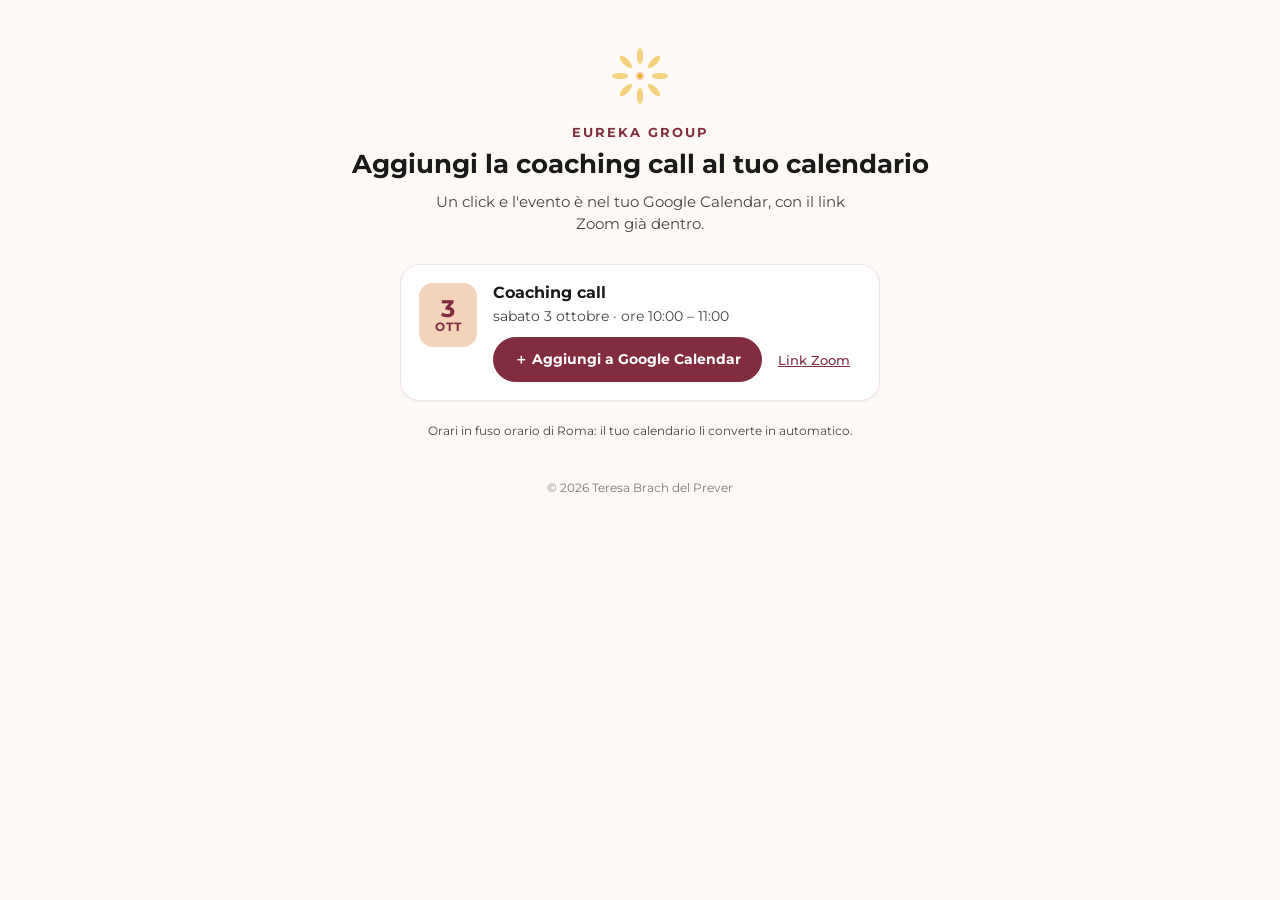
==== calendario-eureka-group/index.html @ 90e77f01 "Aggiunge la pagina 'Aggiungi al calendario' per la coaching call Eureka Group Co-Authored-By: Claude" ====
<!DOCTYPE html>
<html lang="it">
<head>
<meta charset="UTF-8"/>
<meta name="viewport" content="width=device-width, initial-scale=1.0"/>
<title>Eureka Group · Aggiungi al calendario</title>
<meta name="description" content="Aggiungi con un click la coaching call al tuo Google Calendar."/>
<meta name="robots" content="noindex"/>
<link rel="icon" href="data:image/svg+xml,%3Csvg xmlns='http://www.w3.org/2000/svg' viewBox='0 0 90 90'%3E%3Cg transform='translate(45,45)'%3E%3Cellipse cx='0' cy='-32' rx='5' ry='13' fill='%23EEAF1B' opacity='0.55' transform='rotate(0)'/%3E%3Cellipse cx='0' cy='-32' rx='5' ry='13' fill='%23EEAF1B' opacity='0.55' transform='rotate(45)'/%3E%3Cellipse cx='0' cy='-32' rx='5' ry='13' fill='%23EEAF1B' opacity='0.55' transform='rotate(90)'/%3E%3Cellipse cx='0' cy='-32' rx='5' ry='13' fill='%23EEAF1B' opacity='0.55' transform='rotate(135)'/%3E%3Cellipse cx='0' cy='-32' rx='5' ry='13' fill='%23EEAF1B' opacity='0.55' transform='rotate(180)'/%3E%3Cellipse cx='0' cy='-32' rx='5' ry='13' fill='%23EEAF1B' opacity='0.55' transform='rotate(225)'/%3E%3Cellipse cx='0' cy='-32' rx='5' ry='13' fill='%23EEAF1B' opacity='0.55' transform='rotate(270)'/%3E%3Cellipse cx='0' cy='-32' rx='5' ry='13' fill='%23EEAF1B' opacity='0.55' transform='rotate(315)'/%3E%3Ccircle cx='0' cy='0' r='7' fill='%23F4D3B8'/%3E%3Ccircle cx='0' cy='0' r='4' fill='%23EEAF1B'/%3E%3C/g%3E%3C/svg%3E"/>
<link rel="preconnect" href="https://fonts.googleapis.com">
<link rel="preconnect" href="https://fonts.gstatic.com" crossorigin>
<link href="https://fonts.googleapis.com/css2?family=Montserrat:wght@400;500;700&display=swap" rel="stylesheet">
<style>
  :root {
    --gold: #EEAF1B;
    --peach: #F4D3B8;
    --amaranth: #822C40;
    --amaranth-dark: #5a1e2b;
    --cream: #FDFAF5;
    --white: #ffffff;
    --text-dark: #1a1a1a;
    --text-mid: #444;
  }
  * { margin: 0; padding: 0; box-sizing: border-box; }
  body {
    font-family: 'Montserrat', sans-serif;
    background: var(--cream);
    color: var(--text-dark);
    min-height: 100vh;
    display: flex;
    flex-direction: column;
    align-items: center;
    padding: 48px 16px;
  }
  .bloom { margin-bottom: 16px; }
  .eyebrow {
    font-weight: 700;
    letter-spacing: 2px;
    font-size: 13px;
    text-transform: uppercase;
    color: var(--amaranth);
    margin-bottom: 8px;
    text-align: center;
  }
  h1 {
    font-size: 26px;
    font-weight: 700;
    text-align: center;
    margin-bottom: 10px;
    line-height: 1.25;
  }
  .lead {
    font-size: 15px;
    color: var(--text-mid);
    text-align: center;
    max-width: 420px;
    margin-bottom: 28px;
    line-height: 1.5;
  }
  .wrap { width: 100%; max-width: 480px; display: flex; flex-direction: column; gap: 16px; }
  .btn {
    display: inline-flex;
    align-items: center;
    justify-content: center;
    gap: 8px;
    background: var(--amaranth);
    color: var(--white);
    border: 1px solid var(--amaranth);
    border-radius: 100px;
    padding: 12px 20px;
    text-decoration: none;
    font-weight: 700;
    font-size: 14px;
    text-align: center;
    transition: transform .15s ease, box-shadow .15s ease, background .15s ease;
  }
  .btn:hover { background: var(--amaranth-dark); transform: translateY(-2px); box-shadow: 0 6px 16px rgba(130,44,64,.18); }
  .btn.all { padding: 18px 24px; font-size: 16px; }
  .lesson {
    display: flex;
    gap: 16px;
    background: var(--white);
    border: 1px solid rgba(130,44,64,.12);
    border-radius: 20px;
    padding: 18px;
    box-shadow: 0 1px 3px rgba(130,44,64,.06);
  }
  .lesson-date {
    flex: none;
    width: 58px;
    height: 64px;
    border-radius: 14px;
    background: var(--peach);
    color: var(--amaranth);
    display: flex;
    flex-direction: column;
    align-items: center;
    justify-content: center;
    line-height: 1.05;
  }
  .lesson-date .day { font-size: 24px; font-weight: 700; }
  .lesson-date .month { font-size: 12px; font-weight: 700; text-transform: uppercase; letter-spacing: 1px; }
  .lesson-body { min-width: 0; flex: 1; }
  .lesson h2 { font-size: 16px; font-weight: 700; line-height: 1.3; }
  .when { font-size: 14px; color: var(--text-mid); margin: 4px 0 12px; }
  .actions { display: flex; flex-wrap: wrap; align-items: center; gap: 10px 16px; }
  .zoom { font-size: 13px; font-weight: 500; color: var(--amaranth); }
  .note {
    font-size: 12px;
    color: var(--text-mid);
    text-align: center;
    line-height: 1.6;
    margin-top: 4px;
  }
  .note a { color: var(--amaranth); }
  @media (hover: none) and (pointer: coarse) { .desktop-only { display: none; } }
  footer { margin-top: 40px; font-size: 12px; color: var(--text-mid); opacity: .7; }
  @media (max-width: 380px) {
    .lesson { padding: 14px; gap: 12px; }
    .lesson-date { width: 50px; height: 58px; }
  }
</style>
</head>
<body>

  <div class="bloom">
    <svg width="56" height="56" viewBox="0 0 90 90" xmlns="http://www.w3.org/2000/svg" aria-hidden="true">
      <g transform="translate(45,45)">
        <ellipse cx="0" cy="-32" rx="5" ry="13" fill="#EEAF1B" opacity="0.55" transform="rotate(0)"/>
        <ellipse cx="0" cy="-32" rx="5" ry="13" fill="#EEAF1B" opacity="0.55" transform="rotate(45)"/>
        <ellipse cx="0" cy="-32" rx="5" ry="13" fill="#EEAF1B" opacity="0.55" transform="rotate(90)"/>
        <ellipse cx="0" cy="-32" rx="5" ry="13" fill="#EEAF1B" opacity="0.55" transform="rotate(135)"/>
        <ellipse cx="0" cy="-32" rx="5" ry="13" fill="#EEAF1B" opacity="0.55" transform="rotate(180)"/>
        <ellipse cx="0" cy="-32" rx="5" ry="13" fill="#EEAF1B" opacity="0.55" transform="rotate(225)"/>
        <ellipse cx="0" cy="-32" rx="5" ry="13" fill="#EEAF1B" opacity="0.55" transform="rotate(270)"/>
        <ellipse cx="0" cy="-32" rx="5" ry="13" fill="#EEAF1B" opacity="0.55" transform="rotate(315)"/>
        <circle cx="0" cy="0" r="7" fill="#F4D3B8"/>
        <circle cx="0" cy="0" r="4" fill="#EEAF1B"/>
      </g>
    </svg>
  </div>

  <div class="eyebrow">Eureka Group</div>
  <h1>Aggiungi la coaching call al tuo calendario</h1>
  <p class="lead">Un click e l'evento è nel tuo Google Calendar, con il link Zoom già dentro.</p>

  <main class="wrap">
    <article class="lesson">
      <div class="lesson-date"><span class="day">3</span><span class="month">ott</span></div>
      <div class="lesson-body">
        <h2>Coaching call</h2>
        <p class="when">sabato 3 ottobre · ore 10:00 – 11:00</p>
        <div class="actions">
          <a class="btn" href="https://calendar.google.com/calendar/render?action=TEMPLATE&amp;text=Eureka%20Group%20%C2%B7%20Coaching%20call&amp;dates=20261003T100000/20261003T110000&amp;ctz=Europe/Rome&amp;details=Eureka%20Group%0ACoaching%20call%0A%0AEntra%20su%20Zoom%3A%20https%3A//us06web.zoom.us/j/82769397080%3Fpwd%3DT7pzz9oqOGNkiw1EFnglV6clEWTeP6.1&amp;location=https%3A%2F%2Fus06web.zoom.us%2Fj%2F82769397080%3Fpwd%3DT7pzz9oqOGNkiw1EFnglV6clEWTeP6.1" target="_blank" rel="noopener">＋ Aggiungi a Google Calendar</a>
          <a class="zoom" href="https://us06web.zoom.us/j/82769397080?pwd=T7pzz9oqOGNkiw1EFnglV6clEWTeP6.1" target="_blank" rel="noopener">Link Zoom</a>
        </div>
      </div>
    </article>

    <p class="note">
      Orari in fuso orario di Roma: il tuo calendario li converte in automatico.
    </p>
  </main>

  <footer>© 2026 Teresa Brach del Prever</footer>


</body>
</html>
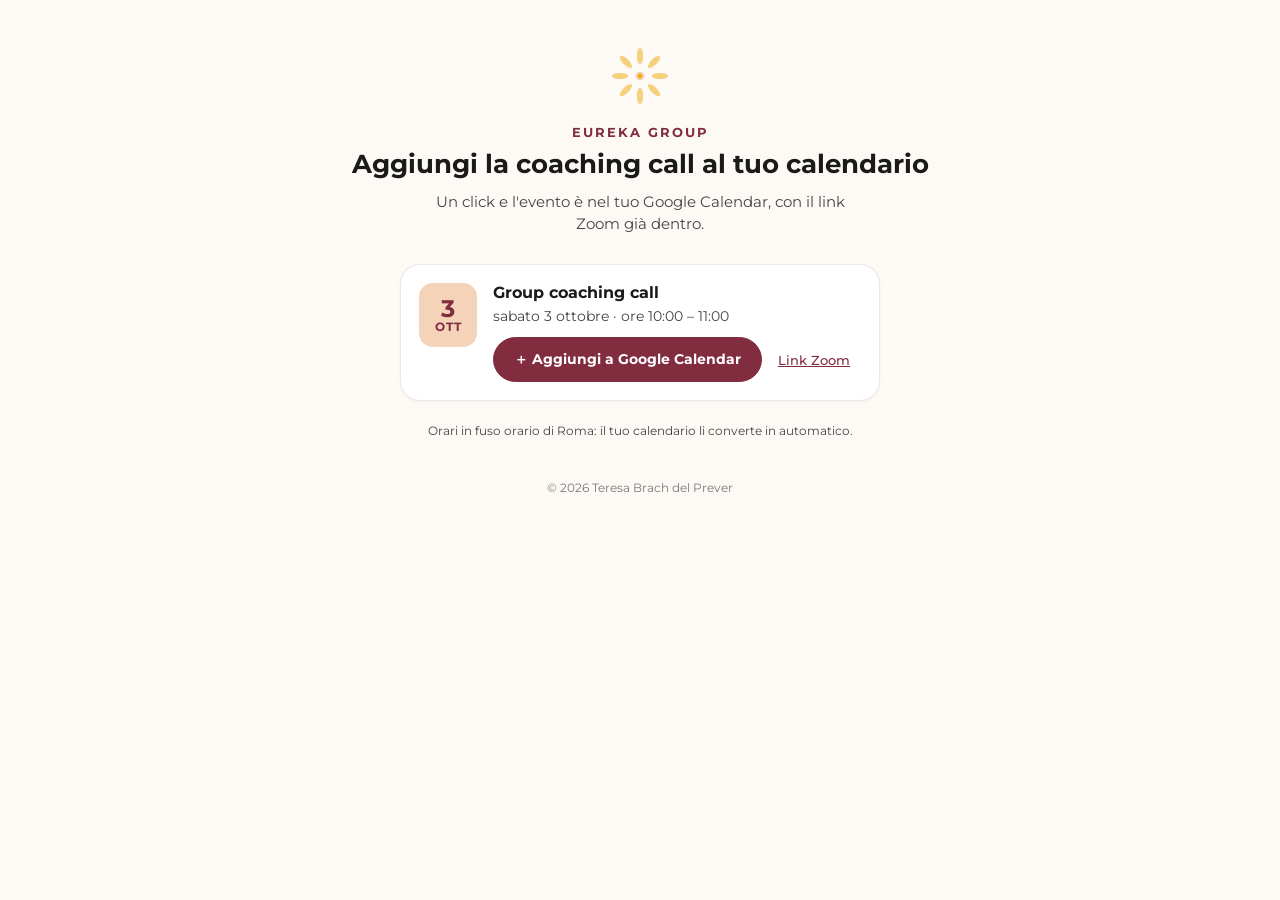
==== commit cd4922e9: "Titolo della card: Group coaching call Co-Authored-By: Claude Sonnet 5 <noreply@anthropic.com>" ====
--- a/calendario-eureka-group/index.html
+++ b/calendario-eureka-group/index.html
@@ -148,10 +148,10 @@
     <article class="lesson">
       <div class="lesson-date"><span class="day">3</span><span class="month">ott</span></div>
       <div class="lesson-body">
-        <h2>Coaching call</h2>
+        <h2>Group coaching call</h2>
         <p class="when">sabato 3 ottobre · ore 10:00 – 11:00</p>
         <div class="actions">
-          <a class="btn" href="https://calendar.google.com/calendar/render?action=TEMPLATE&amp;text=Eureka%20Group%20%C2%B7%20Coaching%20call&amp;dates=20261003T100000/20261003T110000&amp;ctz=Europe/Rome&amp;details=Eureka%20Group%0ACoaching%20call%0A%0AEntra%20su%20Zoom%3A%20https%3A//us06web.zoom.us/j/82769397080%3Fpwd%3DT7pzz9oqOGNkiw1EFnglV6clEWTeP6.1&amp;location=https%3A%2F%2Fus06web.zoom.us%2Fj%2F82769397080%3Fpwd%3DT7pzz9oqOGNkiw1EFnglV6clEWTeP6.1" target="_blank" rel="noopener">＋ Aggiungi a Google Calendar</a>
+          <a class="btn" href="https://calendar.google.com/calendar/render?action=TEMPLATE&amp;text=Eureka%20Group%20%C2%B7%20Group%20coaching%20call&amp;dates=20261003T100000/20261003T110000&amp;ctz=Europe/Rome&amp;details=Eureka%20Group%0AGroup%20coaching%20call%0A%0AEntra%20su%20Zoom%3A%20https%3A//us06web.zoom.us/j/82769397080%3Fpwd%3DT7pzz9oqOGNkiw1EFnglV6clEWTeP6.1&amp;location=https%3A%2F%2Fus06web.zoom.us%2Fj%2F82769397080%3Fpwd%3DT7pzz9oqOGNkiw1EFnglV6clEWTeP6.1" target="_blank" rel="noopener">＋ Aggiungi a Google Calendar</a>
           <a class="zoom" href="https://us06web.zoom.us/j/82769397080?pwd=T7pzz9oqOGNkiw1EFnglV6clEWTeP6.1" target="_blank" rel="noopener">Link Zoom</a>
         </div>
       </div>
